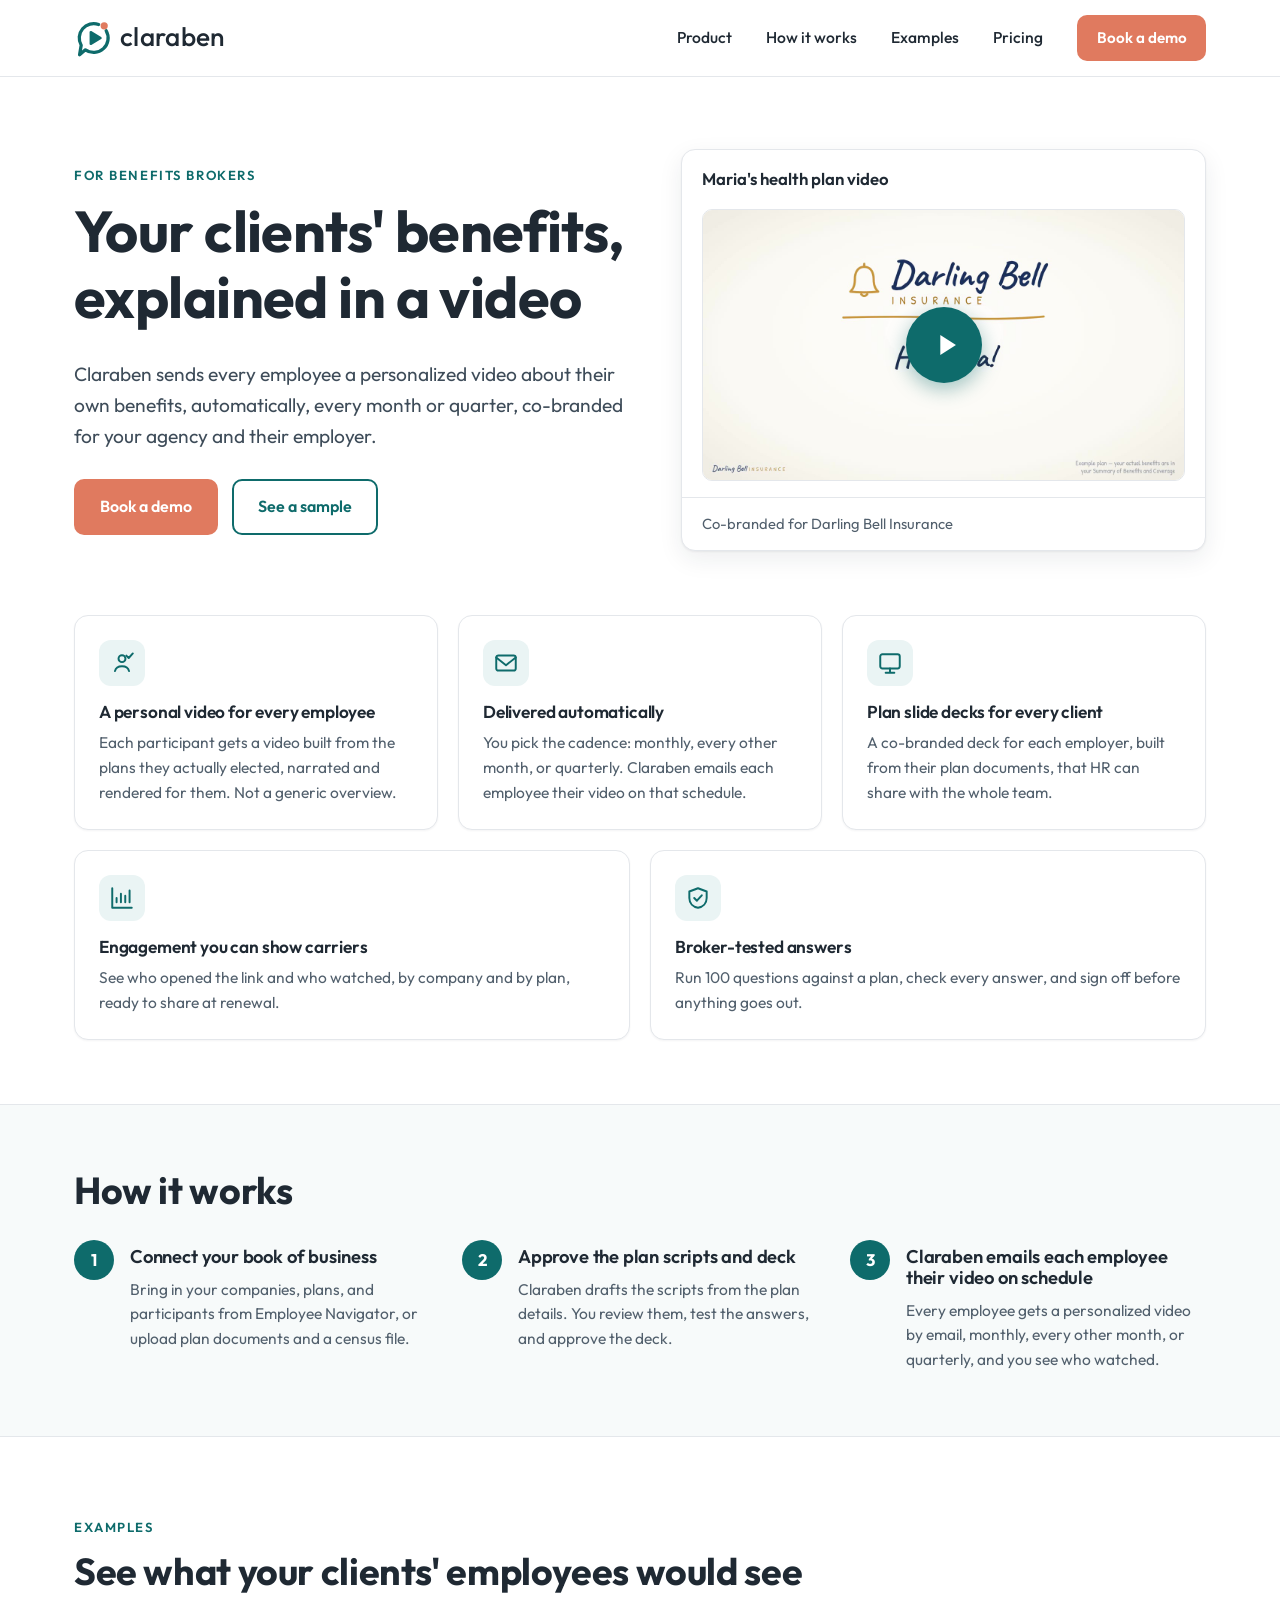
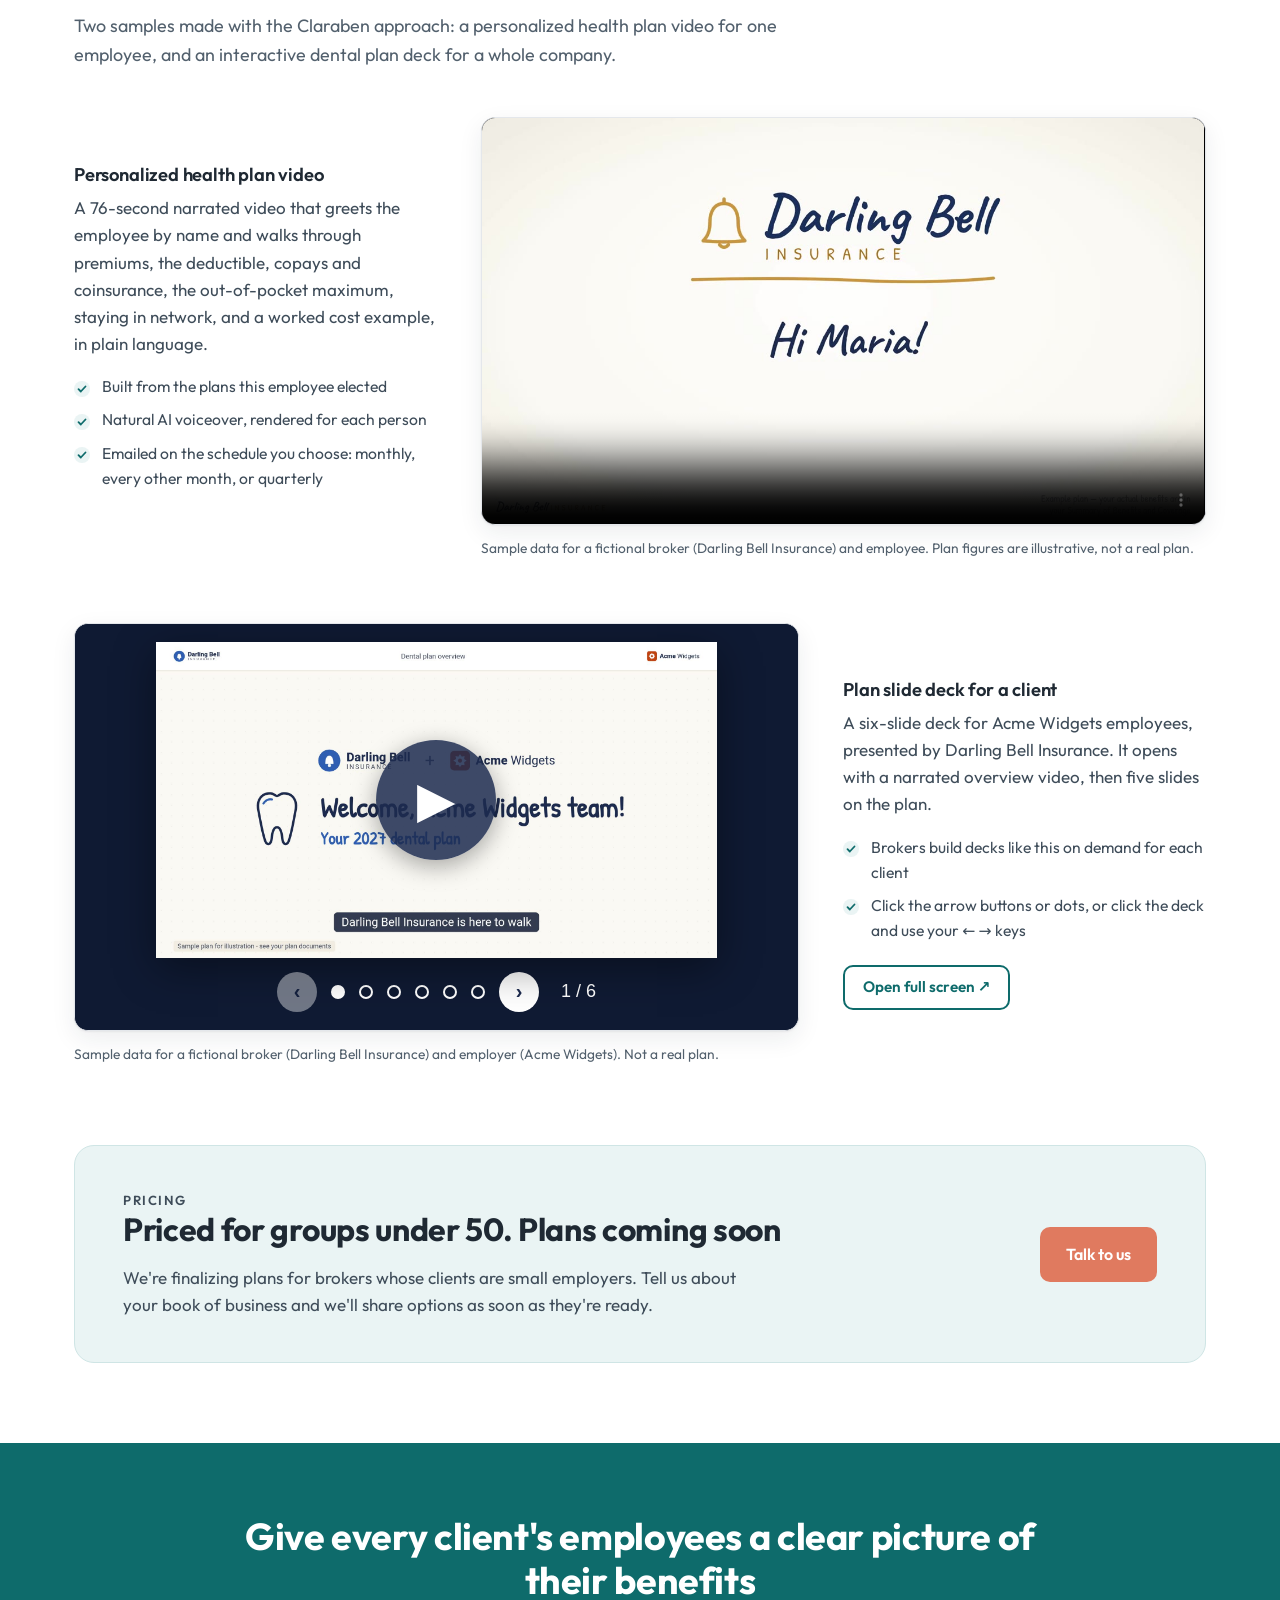
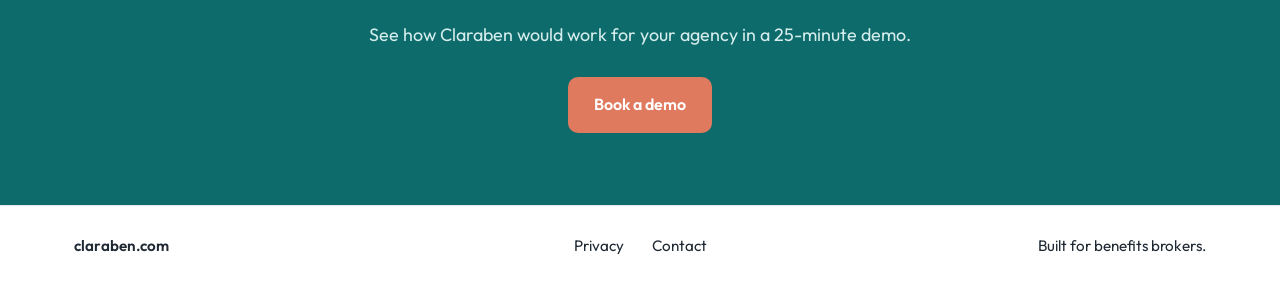
==== index.html @ af0389ea "Add Claraben marketing site" ====
<!doctype html>
<html lang="en">
<head>
<meta charset="utf-8">
<meta name="viewport" content="width=device-width, initial-scale=1">
<title>Claraben | Personalized benefits videos for every employee</title>
<meta name="description" content="Claraben sends every employee a personalized video about their own benefits, automatically, every month or quarter, co-branded for your agency and their employer.">
<meta property="og:title" content="Claraben | Your clients' benefits, explained in a video">
<meta property="og:description" content="Personalized benefits videos for every employee, emailed automatically on the schedule the broker picks.">
<meta property="og:image" content="media/darling-bell-poster.jpg">
<meta name="theme-color" content="#0E6B6B">
<link rel="icon" href="favicon.svg" type="image/svg+xml">
<link rel="icon" href="favicon-32.png" sizes="32x32" type="image/png">
<link rel="apple-touch-icon" href="apple-touch-icon.png">
<link rel="preload" href="fonts/outfit-latin.woff2" as="font" type="font/woff2" crossorigin>
<link rel="stylesheet" href="styles.css">
</head>
<body>
<a class="skip" href="#main">Skip to content</a>

<header class="site-header" id="top">
  <div class="wrap nav">
    <a href="#top" class="brand" aria-label="Claraben home">
      <svg class="logo" viewBox="0 0 250 64" role="img" aria-label="claraben"><path d="M49.05 21 A22 22 0 0 1 17.38 50.02 L8.5 57.5 L10.95 43 A22 22 0 0 1 37.52 11.33" fill="none" stroke="#0E6B6B" stroke-width="5" stroke-linecap="round" stroke-linejoin="round"/><path d="M25.5 23 L25.5 41 L40.5 32 Z" fill="#0E6B6B" stroke="#0E6B6B" stroke-width="3.5" stroke-linejoin="round"/><circle cx="46" cy="13.5" r="5.5" fill="#E07A5F"/><text x="70" y="44" font-size="40" font-weight="500" fill="#1F2933" letter-spacing="0.5">claraben</text></svg>
    </a>
    <button class="menu-btn" aria-expanded="false" aria-controls="nav-links" aria-label="Open menu"><span></span><span></span><span></span></button>
    <nav id="nav-links" class="nav-links" aria-label="Main">
      <a href="#product">Product</a>
      <a href="#how">How it works</a>
      <a href="#examples">Examples</a>
      <a href="#pricing">Pricing</a>
      <a class="btn btn-coral btn-sm" href="https://links.salesindex.ai/widget/bookings/darrellamy-25" target="_blank" rel="noopener">Book a demo</a>
    </nav>
  </div>
</header>

<main id="main">
  <section class="hero">
    <div class="wrap hero-grid">
      <div class="hero-copy">
        <p class="eyebrow">For benefits brokers</p>
        <h1>Your clients' benefits, explained in a video</h1>
        <p class="lede">Claraben sends every employee a personalized video about their own benefits, automatically, every month or quarter, co-branded for your agency and their employer.</p>
        <div class="actions">
          <a class="btn btn-coral" href="https://links.salesindex.ai/widget/bookings/darrellamy-25" target="_blank" rel="noopener">Book a demo</a>
          <a class="btn btn-outline" href="#examples">See a sample</a>
        </div>
      </div>
      <a class="hero-card" href="#examples" aria-label="Watch Maria's sample health plan video">
        <div class="hero-card-title">Maria's health plan video</div>
        <div class="hero-card-media">
          <img src="media/darling-bell-poster.jpg" alt="Opening frame of a personalized health plan video that greets the employee, Maria, from Darling Bell Insurance" width="1280" height="720">
          <span class="play" aria-hidden="true"><svg viewBox="0 0 24 24"><path d="M8 5v14l11-7z"/></svg></span>
        </div>
        <div class="hero-card-foot">Co-branded for Darling Bell Insurance</div>
      </a>
    </div>
  </section>

  <section class="features" id="product" aria-labelledby="product-h">
    <div class="wrap">
      <h2 id="product-h" class="sr-only">Product</h2>
      <div class="cards">
        <article class="card">
          <div class="icon"><svg viewBox="0 0 24 24" fill="none" stroke="currentColor" stroke-width="1.8" stroke-linecap="round" stroke-linejoin="round"><circle cx="12" cy="8" r="3.2"/><path d="M5.5 19.5c.6-2.8 3.1-4.5 6.5-4.5s5.9 1.7 6.5 4.5"/><path d="M16 5.2 18.2 7.4 22 3.2"/></svg></div>
          <h3>A personal video for every employee</h3>
          <p>Each participant gets a video built from the plans they actually elected, narrated and rendered for them. Not a generic overview.</p>
        </article>
        <article class="card">
          <div class="icon"><svg viewBox="0 0 24 24" fill="none" stroke="currentColor" stroke-width="1.8" stroke-linecap="round" stroke-linejoin="round"><rect x="3" y="5" width="18" height="14" rx="2"/><path d="m3 7 9 7 9-7"/></svg></div>
          <h3>Delivered automatically</h3>
          <p>You pick the cadence: monthly, every other month, or quarterly. Claraben emails each employee their video on that schedule.</p>
        </article>
        <article class="card">
          <div class="icon"><svg viewBox="0 0 24 24" fill="none" stroke="currentColor" stroke-width="1.8" stroke-linecap="round" stroke-linejoin="round"><rect x="3" y="4" width="18" height="13" rx="2"/><path d="M8 21h8M12 17v4"/></svg></div>
          <h3>Plan slide decks for every client</h3>
          <p>A co-branded deck for each employer, built from their plan documents, that HR can share with the whole team.</p>
        </article>
        <article class="card">
          <div class="icon"><svg viewBox="0 0 24 24" fill="none" stroke="currentColor" stroke-width="1.8" stroke-linecap="round" stroke-linejoin="round"><path d="M3 3v18h18"/><path d="M7 16v-4M11 16V8M15 16v-6M19 16V5"/></svg></div>
          <h3>Engagement you can show carriers</h3>
          <p>See who opened the link and who watched, by company and by plan, ready to share at renewal.</p>
        </article>
        <article class="card">
          <div class="icon"><svg viewBox="0 0 24 24" fill="none" stroke="currentColor" stroke-width="1.8" stroke-linecap="round" stroke-linejoin="round"><path d="M12 3 4 6v6c0 5 3.4 8.3 8 9 4.6-.7 8-4 8-9V6z"/><path d="m8.5 12 2.5 2.5 4.5-5"/></svg></div>
          <h3>Broker-tested answers</h3>
          <p>Run 100 questions against a plan, check every answer, and sign off before anything goes out.</p>
        </article>
      </div>
    </div>
  </section>

  <section class="how" id="how" aria-labelledby="how-h">
    <div class="wrap">
      <h2 id="how-h">How it works</h2>
      <ol class="steps">
        <li><span class="num">1</span><div><h3>Connect your book of business</h3><p>Bring in your companies, plans, and participants from Employee Navigator, or upload plan documents and a census file.</p></div></li>
        <li><span class="num">2</span><div><h3>Approve the plan scripts and deck</h3><p>Claraben drafts the scripts from the plan details. You review them, test the answers, and approve the deck.</p></div></li>
        <li><span class="num">3</span><div><h3>Claraben emails each employee their video on schedule</h3><p>Every employee gets a personalized video by email, monthly, every other month, or quarterly, and you see who watched.</p></div></li>
      </ol>
    </div>
  </section>

  <section class="examples" id="examples" aria-labelledby="examples-h">
    <div class="wrap">
      <p class="eyebrow">Examples</p>
      <h2 id="examples-h">See what your clients' employees would see</h2>
      <p class="section-lede">Two samples made with the Claraben approach: a personalized health plan video for one employee, and an interactive dental plan deck for a whole company.</p>

      <div class="example">
        <div class="example-text">
          <h3>Personalized health plan video</h3>
          <p>A 76-second narrated video that greets the employee by name and walks through premiums, the deductible, copays and coinsurance, the out-of-pocket maximum, staying in network, and a worked cost example, in plain language.</p>
          <ul class="ticks">
            <li>Built from the plans this employee elected</li>
            <li>Natural AI voiceover, rendered for each person</li>
            <li>Emailed on the schedule you choose: monthly, every other month, or quarterly</li>
          </ul>
        </div>
        <figure class="example-media">
          <div class="frame">
            <video id="explainer" controls preload="metadata" playsinline poster="media/darling-bell-poster.jpg" width="1920" height="1080">
              <source src="media/darling-bell-health-explainer.mp4" type="video/mp4">
              Your browser can't play this video. <a href="media/darling-bell-health-explainer.mp4">Download the MP4</a>.
            </video>
          </div>
          <figcaption>Sample data for a fictional broker (Darling Bell Insurance) and employee. Plan figures are illustrative, not a real plan.</figcaption>
        </figure>
      </div>

      <div class="example example-flip">
        <div class="example-text">
          <h3>Plan slide deck for a client</h3>
          <p>A six-slide deck for Acme Widgets employees, presented by Darling Bell Insurance. It opens with a narrated overview video, then five slides on the plan.</p>
          <ul class="ticks">
            <li>Brokers build decks like this on demand for each client</li>
            <li>Click the arrow buttons or dots, or click the deck and use your &larr; &rarr; keys</li>
          </ul>
          <a class="btn btn-outline btn-sm" href="examples/dental-deck/index.html" target="_blank" rel="noopener">Open full screen &#8599;</a>
        </div>
        <figure class="example-media">
          <div class="frame frame-deck">
            <iframe id="deck" src="examples/dental-deck/index.html" title="Interactive dental plan deck: Darling Bell Insurance for Acme Widgets" loading="lazy" allow="autoplay; fullscreen" allowfullscreen></iframe>
          </div>
          <figcaption>Sample data for a fictional broker (Darling Bell Insurance) and employer (Acme Widgets). Not a real plan.</figcaption>
        </figure>
      </div>
    </div>
  </section>

  <section class="pricing" id="pricing" aria-labelledby="pricing-h">
    <div class="wrap"><div class="pricing-box">
      <div>
        <p class="eyebrow">Pricing</p>
        <h2 id="pricing-h">Priced for groups under 50. Plans coming soon</h2>
        <p>We're finalizing plans for brokers whose clients are small employers. Tell us about your book of business and we'll share options as soon as they're ready.</p>
      </div>
      <a class="btn btn-coral" href="https://links.salesindex.ai/widget/bookings/darrellamy-25" target="_blank" rel="noopener">Talk to us</a>
    </div></div>
  </section>

  <section class="cta" aria-labelledby="cta-h">
    <div class="wrap cta-inner">
      <h2 id="cta-h">Give every client's employees a clear picture of their benefits</h2>
      <p>See how Claraben would work for your agency in a 25-minute demo.</p>
      <a class="btn btn-coral" href="https://links.salesindex.ai/widget/bookings/darrellamy-25" target="_blank" rel="noopener">Book a demo</a>
    </div>
  </section>
</main>

<footer class="site-footer">
  <div class="wrap foot">
    <a class="foot-brand" href="#top">claraben.com</a>
    <nav class="foot-links" aria-label="Footer">
      <a href="privacy.html">Privacy</a>
      <a href="https://links.salesindex.ai/widget/bookings/darrellamy-25" target="_blank" rel="noopener">Contact</a>
    </nav>
    <p class="foot-tag">Built for benefits brokers.</p>
  </div>
</footer>
<script src="main.js" defer></script>
</body>
</html>
---- styles.css ----
@font-face{font-family:"Outfit";font-style:normal;font-weight:100 900;font-display:swap;src:url(fonts/outfit-latin.woff2) format("woff2")}
:root{--teal:#0E6B6B;--teal-dk:#0A5252;--teal-50:#EAF4F4;--coral:#E07A5F;--coral-dk:#C9644A;--ink:#1F2933;--muted:#52606D;--line:#E4E7EB;--bg-soft:#F7FAFA;--radius:14px;--shadow:0 1px 2px rgba(31,41,51,.06),0 8px 24px rgba(31,41,51,.08)}
*,*::before,*::after{box-sizing:border-box}
html{scroll-behavior:smooth;scroll-padding-top:84px}
body{margin:0;font-family:"Outfit","Plus Jakarta Sans",Inter,system-ui,-apple-system,"Segoe UI",sans-serif;color:var(--ink);background:#fff;font-size:17px;line-height:1.6;-webkit-font-smoothing:antialiased}
img,video,iframe{display:block;max-width:100%}
a{color:var(--teal)}
h1,h2,h3{line-height:1.15;margin:0 0 .5em;letter-spacing:-.01em}
h1{font-size:clamp(2.3rem,4.6vw,3.6rem);font-weight:700}
h2{font-size:clamp(1.7rem,3vw,2.35rem);font-weight:700}
h3{font-size:1.15rem;font-weight:600}
p{margin:0 0 1em}
.wrap{max-width:1180px;margin:0 auto;padding:0 24px}
.sr-only{position:absolute;width:1px;height:1px;overflow:hidden;clip:rect(0 0 0 0);white-space:nowrap}
.skip{position:absolute;left:-999px;top:8px;background:var(--teal);color:#fff;padding:8px 14px;border-radius:8px;z-index:100}
.skip:focus{left:8px}
.eyebrow{color:var(--teal);font-weight:600;font-size:.82rem;letter-spacing:.12em;text-transform:uppercase;margin-bottom:.9em}

.btn{display:inline-flex;align-items:center;justify-content:center;gap:.4em;padding:.8em 1.5em;border-radius:10px;font-weight:600;font-size:1rem;text-decoration:none;border:2px solid transparent;transition:background .15s,color .15s,border-color .15s,transform .15s;cursor:pointer;white-space:nowrap}
.btn:hover{transform:translateY(-1px)}
.btn:focus-visible,a:focus-visible,button:focus-visible,iframe:focus-visible{outline:3px solid rgba(14,107,107,.45);outline-offset:3px}
.btn-coral{background:var(--coral);color:#fff}
.btn-coral:hover{background:var(--coral-dk)}
.btn-outline{border-color:var(--teal);color:var(--teal);background:#fff}
.btn-outline:hover{background:var(--teal-50)}
.btn-sm{padding:.55em 1.15em;font-size:.95rem}

.site-header{position:sticky;top:0;z-index:50;background:rgba(255,255,255,.94);backdrop-filter:saturate(1.4) blur(8px);border-bottom:1px solid var(--line)}
.nav{display:flex;align-items:center;justify-content:space-between;height:76px}
.brand{display:flex;align-items:center}
.logo{height:42px;width:auto;font-family:"Outfit",sans-serif}
.nav-links{display:flex;align-items:center;gap:34px}
.nav-links a:not(.btn){color:var(--ink);text-decoration:none;font-weight:500;font-size:.98rem}
.nav-links a:not(.btn):hover{color:var(--teal)}
.menu-btn{display:none;background:none;border:0;padding:10px;cursor:pointer}
.menu-btn span{display:block;width:24px;height:2px;background:var(--ink);margin:5px 0;border-radius:2px;transition:transform .2s,opacity .2s}

.hero{padding:72px 0 56px}
.hero-grid{display:grid;grid-template-columns:1.05fr 1fr;gap:56px;align-items:center}
.lede{font-size:1.2rem;color:#3E4C59;max-width:34em}
.actions{display:flex;gap:14px;flex-wrap:wrap;margin-top:28px}
.hero-card{display:block;background:#fff;border:1px solid var(--line);border-radius:var(--radius);box-shadow:var(--shadow);overflow:hidden;text-decoration:none;color:var(--ink);transition:transform .2s,box-shadow .2s}
.hero-card:hover{transform:translateY(-3px);box-shadow:0 2px 4px rgba(31,41,51,.06),0 16px 36px rgba(31,41,51,.12)}
.hero-card-title{padding:16px 20px;font-weight:600;font-size:1.05rem}
.hero-card-media{position:relative;margin:0 20px;border-radius:10px;overflow:hidden;border:1px solid var(--line)}
.hero-card-media img{width:100%;height:auto}
.play{position:absolute;inset:0;margin:auto;width:76px;height:76px;border-radius:50%;background:var(--teal);display:grid;place-items:center;box-shadow:0 6px 20px rgba(14,107,107,.4)}
.play svg{width:34px;height:34px;fill:#fff;margin-left:4px}
.hero-card-foot{padding:14px 20px;font-size:.92rem;color:var(--muted);border-top:1px solid var(--line);margin-top:16px}

.features{padding:8px 0 64px}
.cards{display:grid;grid-template-columns:repeat(6,1fr);gap:20px}
.cards .card:nth-child(-n+3){grid-column:span 2}
.cards .card:nth-child(n+4){grid-column:span 3}
.card{background:#fff;border:1px solid var(--line);border-radius:var(--radius);padding:24px;box-shadow:0 1px 2px rgba(31,41,51,.05)}
.card .icon{width:46px;height:46px;border-radius:12px;background:var(--teal-50);color:var(--teal);display:grid;place-items:center;margin-bottom:16px}
.card .icon svg{width:26px;height:26px}
.card h3{font-size:1.08rem}
.card p{color:var(--muted);font-size:.97rem;margin:0}

.how{background:var(--bg-soft);border-top:1px solid var(--line);border-bottom:1px solid var(--line);padding:64px 0}
.steps{list-style:none;margin:28px 0 0;padding:0;display:grid;grid-template-columns:repeat(3,1fr);gap:32px}
.steps li{display:flex;gap:16px;align-items:flex-start}
.num{flex:none;width:40px;height:40px;border-radius:50%;background:var(--teal);color:#fff;font-weight:700;display:grid;place-items:center;font-size:1.05rem}
.steps h3{margin-top:6px}
.steps p{color:var(--muted);font-size:.97rem;margin:0}

.examples{padding:80px 0}
.section-lede{color:var(--muted);font-size:1.12rem;max-width:40em;margin-bottom:48px}
.example{display:grid;grid-template-columns:.8fr 1.6fr;gap:44px;align-items:center;margin-bottom:64px}
.example:last-child{margin-bottom:0}
.example-flip{grid-template-columns:1.6fr .8fr}
.example-flip .example-text{order:2}
.example-flip .example-media{order:1}
.example-text p{color:#3E4C59}
.ticks{list-style:none;padding:0;margin:0 0 22px}
.ticks li{position:relative;padding-left:28px;margin-bottom:8px;color:#3E4C59;font-size:.98rem}
.ticks li::before{content:"";position:absolute;left:0;top:.42em;width:16px;height:16px;border-radius:50%;background:var(--teal-50) url("data:image/svg+xml,%3Csvg xmlns='http://www.w3.org/2000/svg' viewBox='0 0 16 16'%3E%3Cpath d='m4.5 8.2 2.3 2.3 4.7-5' fill='none' stroke='%230E6B6B' stroke-width='1.8' stroke-linecap='round' stroke-linejoin='round'/%3E%3C/svg%3E") center/16px no-repeat}
.example-media{margin:0}
.frame{border-radius:var(--radius);overflow:hidden;box-shadow:var(--shadow);border:1px solid var(--line);background:#0f1a33;aspect-ratio:16/9}
.frame video,.frame iframe{width:100%;height:100%;border:0}
.frame video{object-fit:contain;background:#000}
figcaption{font-size:.86rem;color:var(--muted);margin-top:12px}

.pricing{padding:0 0 80px}
.pricing-box{display:flex;align-items:center;justify-content:space-between;gap:32px;background:var(--teal-50);border:1px solid #CFE5E5;border-radius:20px;padding:44px 48px}
.pricing-box p{color:#3E4C59;max-width:38em;margin:0}
.pricing-box h2{font-size:clamp(1.5rem,2.6vw,2rem)}

.cta{background:var(--teal);color:#fff;padding:72px 0;text-align:center}
.cta h2{max-width:22em;margin-left:auto;margin-right:auto}
.cta p{color:#D5ECEC;font-size:1.12rem;margin-bottom:28px}

.site-footer{border-top:1px solid var(--line);padding:28px 0}
.foot{display:grid;grid-template-columns:1fr auto 1fr;align-items:center;gap:20px;font-size:.95rem}
.foot-brand{color:var(--ink);font-weight:600;text-decoration:none}
.foot-links{display:flex;gap:28px}
.foot-links a{color:var(--ink);text-decoration:none}
.foot-links a:hover{color:var(--teal)}
.foot-tag{margin:0;text-align:right;color:var(--ink)}

@media (max-width:1040px){
  .cards{grid-template-columns:1fr 1fr}
  .cards .card{grid-column:auto !important}
  .example,.example-flip{grid-template-columns:1fr;gap:24px}
  .example-flip .example-text{order:1}.example-flip .example-media{order:2}
}
@media (max-width:860px){
  .menu-btn{display:block}
  .nav-links{position:absolute;top:76px;left:0;right:0;flex-direction:column;align-items:stretch;gap:0;background:#fff;border-bottom:1px solid var(--line);padding:8px 24px 20px;display:none;box-shadow:0 12px 24px rgba(31,41,51,.08)}
  .nav-links.open{display:flex}
  .nav-links a:not(.btn){padding:12px 0;border-bottom:1px solid var(--line)}
  .nav-links .btn{margin-top:16px}
  .menu-btn[aria-expanded="true"] span:nth-child(1){transform:translateY(7px) rotate(45deg)}
  .menu-btn[aria-expanded="true"] span:nth-child(2){opacity:0}
  .menu-btn[aria-expanded="true"] span:nth-child(3){transform:translateY(-7px) rotate(-45deg)}
  .hero{padding:44px 0 40px}
  .hero-grid{grid-template-columns:1fr;gap:36px}
  .steps{grid-template-columns:1fr;gap:24px}
  .pricing-box{flex-direction:column;align-items:flex-start;padding:32px 28px}
  .foot{grid-template-columns:1fr;text-align:center;justify-items:center}
  .foot-tag{text-align:center}
}
@media (max-width:560px){
  body{font-size:16px}
  .wrap{padding:0 20px}
  .cards{grid-template-columns:1fr}
  .cards .card{grid-column:auto !important}
  .logo{height:36px}
  .actions .btn{flex:1 1 auto}
  .examples{padding:56px 0}
  .example{margin-bottom:48px}
}
@media (prefers-reduced-motion:reduce){html{scroll-behavior:auto}.btn,.hero-card{transition:none}}
@media (max-width:560px){.frame-deck{aspect-ratio:auto;height:calc((100vw - 42px) * .96 * 9 / 16 + 92px)}}
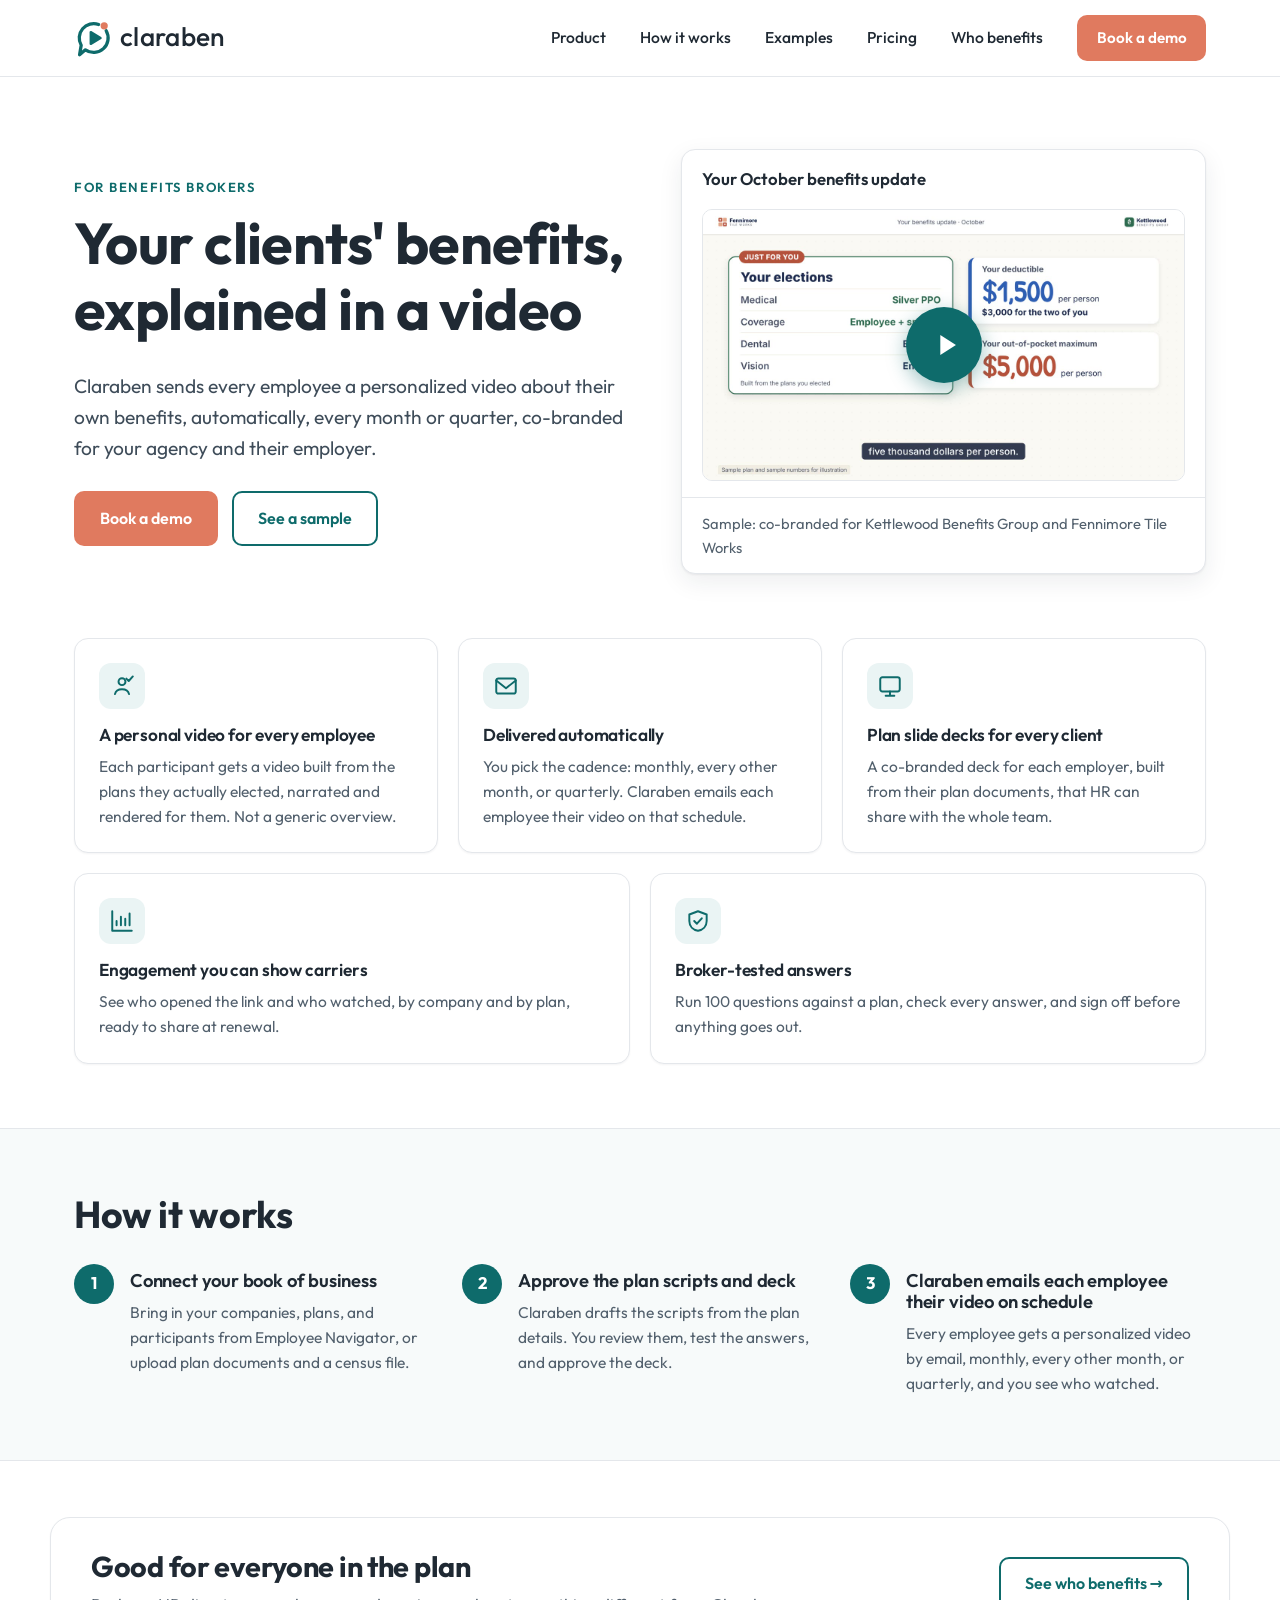
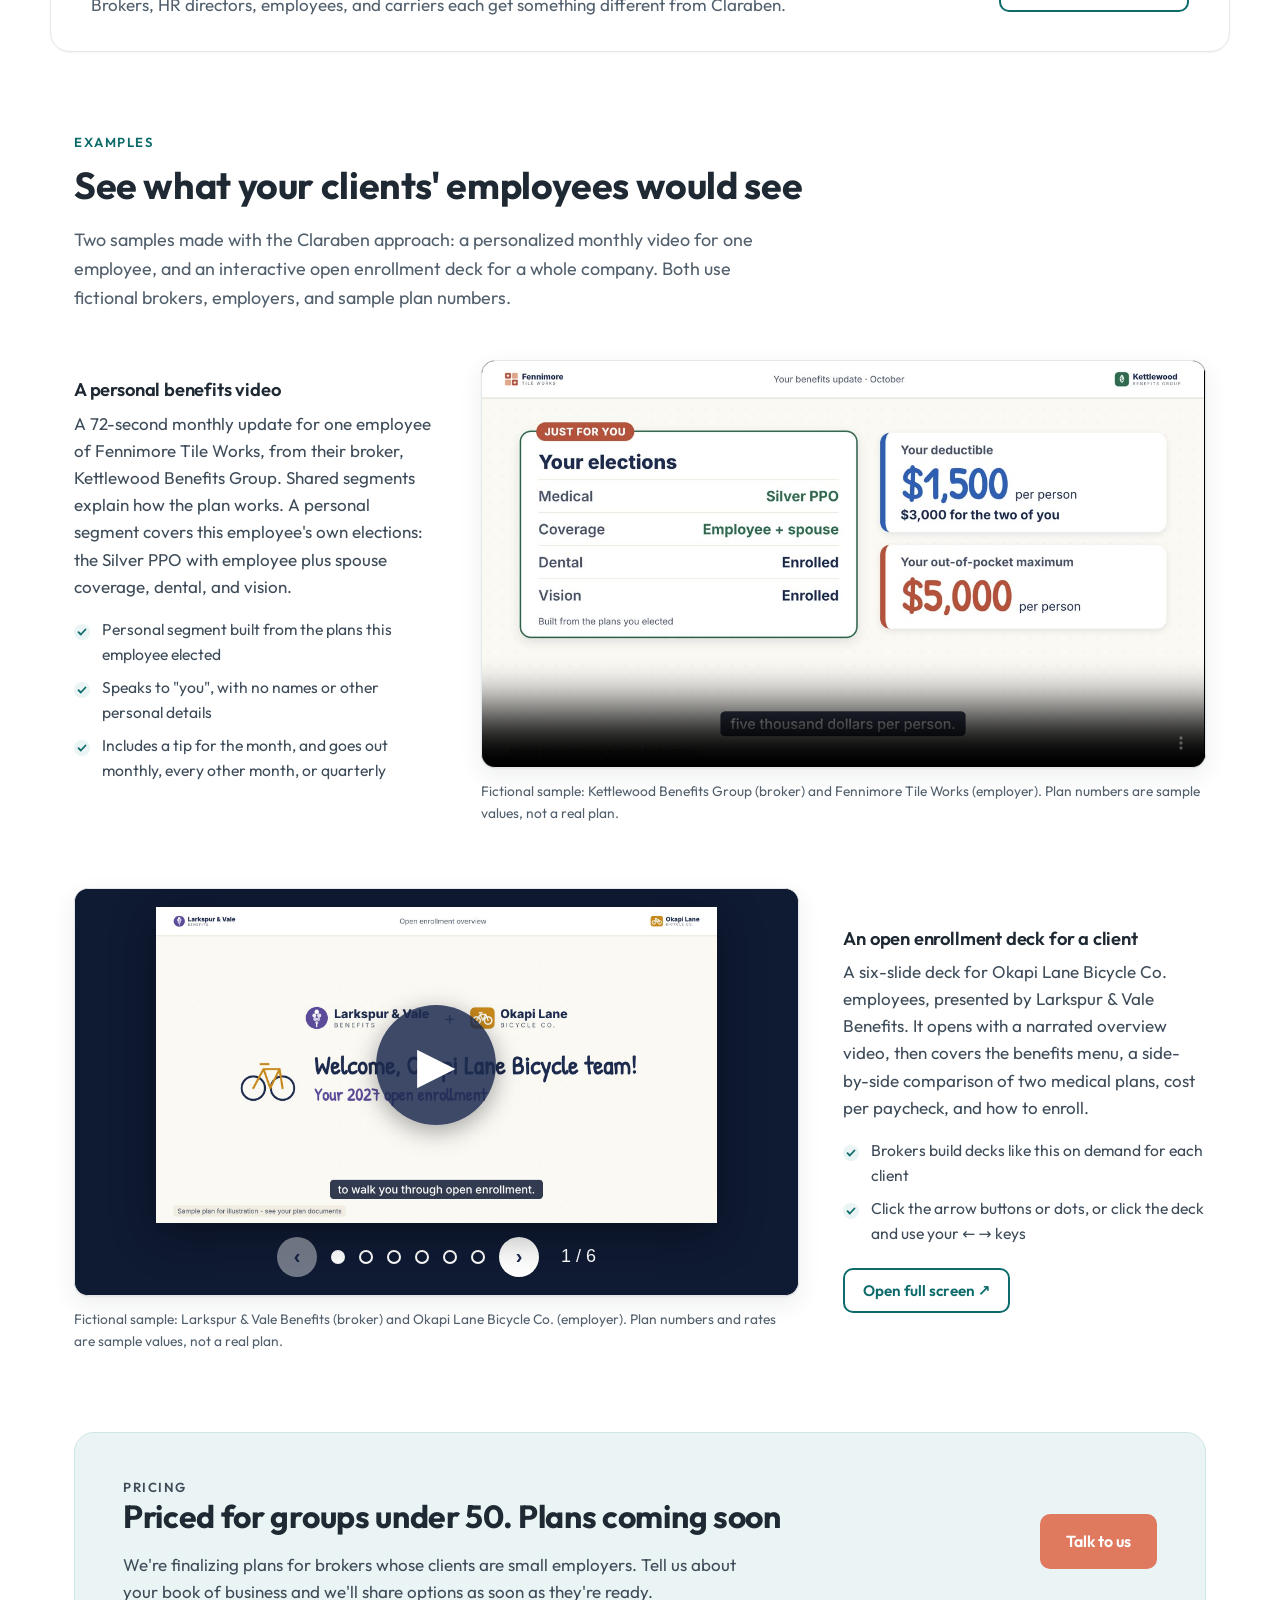
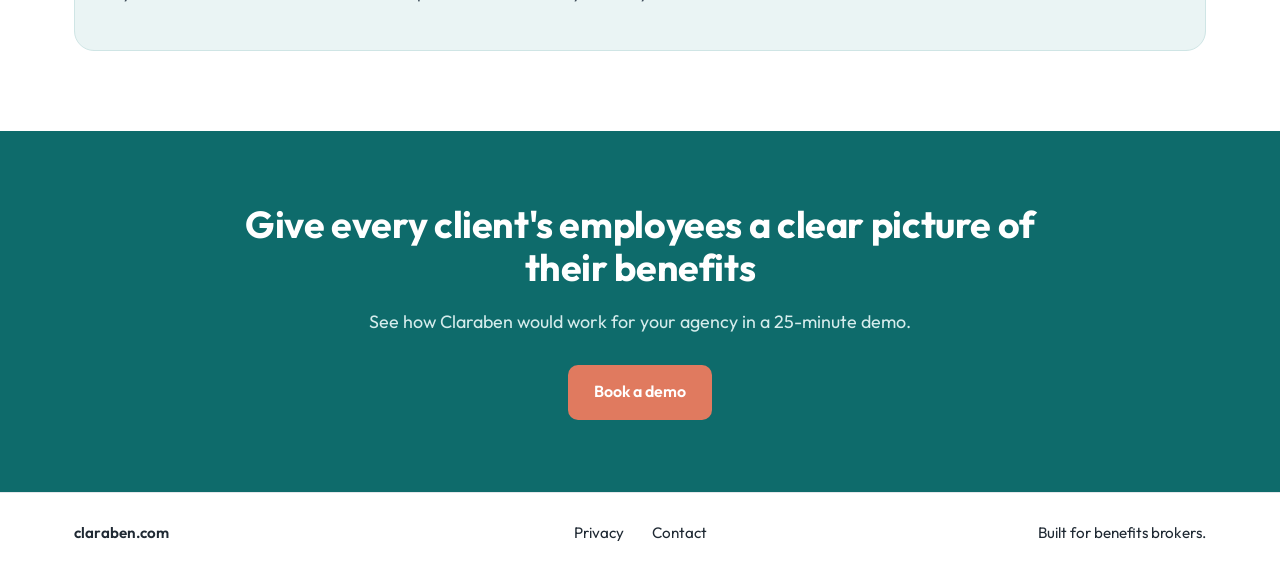
==== commit ccc86b68: "Replace Darling Bell samples with new fictional examples; add Who benefits page" ====
--- a/index.html
+++ b/index.html
@@ -7,7 +7,7 @@
 <meta name="description" content="Claraben sends every employee a personalized video about their own benefits, automatically, every month or quarter, co-branded for your agency and their employer.">
 <meta property="og:title" content="Claraben | Your clients' benefits, explained in a video">
 <meta property="og:description" content="Personalized benefits videos for every employee, emailed automatically on the schedule the broker picks.">
-<meta property="og:image" content="media/darling-bell-poster.jpg">
+<meta property="og:image" content="media/participant-poster.jpg">
 <meta name="theme-color" content="#0E6B6B">
 <link rel="icon" href="favicon.svg" type="image/svg+xml">
 <link rel="icon" href="favicon-32.png" sizes="32x32" type="image/png">
@@ -29,6 +29,7 @@
       <a href="#how">How it works</a>
       <a href="#examples">Examples</a>
       <a href="#pricing">Pricing</a>
+      <a href="benefits.html">Who benefits</a>
       <a class="btn btn-coral btn-sm" href="https://links.salesindex.ai/widget/bookings/darrellamy-25" target="_blank" rel="noopener">Book a demo</a>
     </nav>
   </div>
@@ -46,13 +47,13 @@
           <a class="btn btn-outline" href="#examples">See a sample</a>
         </div>
       </div>
-      <a class="hero-card" href="#examples" aria-label="Watch Maria's sample health plan video">
-        <div class="hero-card-title">Maria's health plan video</div>
+      <a class="hero-card" href="#examples" aria-label="Watch the sample personalized benefits video">
+        <div class="hero-card-title">Your October benefits update</div>
         <div class="hero-card-media">
-          <img src="media/darling-bell-poster.jpg" alt="Opening frame of a personalized health plan video that greets the employee, Maria, from Darling Bell Insurance" width="1280" height="720">
+          <img src="media/participant-poster.jpg" alt="Frame from a sample personalized benefits video showing the employee's own elections: Silver PPO, employee plus spouse, with dental and vision, plus their deductible and out-of-pocket maximum" width="1280" height="720">
           <span class="play" aria-hidden="true"><svg viewBox="0 0 24 24"><path d="M8 5v14l11-7z"/></svg></span>
         </div>
-        <div class="hero-card-foot">Co-branded for Darling Bell Insurance</div>
+        <div class="hero-card-foot">Sample: co-branded for Kettlewood Benefits Group and Fennimore Tile Works</div>
       </a>
     </div>
   </section>
@@ -101,48 +102,58 @@
     </div>
   </section>
 
+  <section class="who-teaser" aria-labelledby="who-h">
+    <div class="wrap who-teaser-inner">
+      <div>
+        <h2 id="who-h">Good for everyone in the plan</h2>
+        <p>Brokers, HR directors, employees, and carriers each get something different from Claraben.</p>
+      </div>
+      <a class="btn btn-outline" href="benefits.html">See who benefits &rarr;</a>
+    </div>
+  </section>
+
   <section class="examples" id="examples" aria-labelledby="examples-h">
     <div class="wrap">
       <p class="eyebrow">Examples</p>
       <h2 id="examples-h">See what your clients' employees would see</h2>
-      <p class="section-lede">Two samples made with the Claraben approach: a personalized health plan video for one employee, and an interactive dental plan deck for a whole company.</p>
+      <p class="section-lede">Two samples made with the Claraben approach: a personalized monthly video for one employee, and an interactive open enrollment deck for a whole company. Both use fictional brokers, employers, and sample plan numbers.</p>
 
       <div class="example">
         <div class="example-text">
-          <h3>Personalized health plan video</h3>
-          <p>A 76-second narrated video that greets the employee by name and walks through premiums, the deductible, copays and coinsurance, the out-of-pocket maximum, staying in network, and a worked cost example, in plain language.</p>
+          <h3>A personal benefits video</h3>
+          <p>A 72-second monthly update for one employee of Fennimore Tile Works, from their broker, Kettlewood Benefits Group. Shared segments explain how the plan works. A personal segment covers this employee's own elections: the Silver PPO with employee plus spouse coverage, dental, and vision.</p>
           <ul class="ticks">
-            <li>Built from the plans this employee elected</li>
-            <li>Natural AI voiceover, rendered for each person</li>
-            <li>Emailed on the schedule you choose: monthly, every other month, or quarterly</li>
+            <li>Personal segment built from the plans this employee elected</li>
+            <li>Speaks to "you", with no names or other personal details</li>
+            <li>Includes a tip for the month, and goes out monthly, every other month, or quarterly</li>
           </ul>
         </div>
         <figure class="example-media">
           <div class="frame">
-            <video id="explainer" controls preload="metadata" playsinline poster="media/darling-bell-poster.jpg" width="1920" height="1080">
-              <source src="media/darling-bell-health-explainer.mp4" type="video/mp4">
-              Your browser can't play this video. <a href="media/darling-bell-health-explainer.mp4">Download the MP4</a>.
+            <video id="explainer" controls preload="metadata" playsinline poster="media/participant-poster.jpg" width="1920" height="1080">
+              <source src="media/participant-video.mp4" type="video/mp4">
+              Your browser can't play this video. <a href="media/participant-video.mp4">Download the MP4</a>.
             </video>
           </div>
-          <figcaption>Sample data for a fictional broker (Darling Bell Insurance) and employee. Plan figures are illustrative, not a real plan.</figcaption>
+          <figcaption>Fictional sample: Kettlewood Benefits Group (broker) and Fennimore Tile Works (employer). Plan numbers are sample values, not a real plan.</figcaption>
         </figure>
       </div>
 
       <div class="example example-flip">
         <div class="example-text">
-          <h3>Plan slide deck for a client</h3>
-          <p>A six-slide deck for Acme Widgets employees, presented by Darling Bell Insurance. It opens with a narrated overview video, then five slides on the plan.</p>
+          <h3>An open enrollment deck for a client</h3>
+          <p>A six-slide deck for Okapi Lane Bicycle Co. employees, presented by Larkspur &amp; Vale Benefits. It opens with a narrated overview video, then covers the benefits menu, a side-by-side comparison of two medical plans, cost per paycheck, and how to enroll.</p>
           <ul class="ticks">
             <li>Brokers build decks like this on demand for each client</li>
             <li>Click the arrow buttons or dots, or click the deck and use your &larr; &rarr; keys</li>
           </ul>
-          <a class="btn btn-outline btn-sm" href="examples/dental-deck/index.html" target="_blank" rel="noopener">Open full screen &#8599;</a>
+          <a class="btn btn-outline btn-sm" href="examples/open-enrollment-deck/index.html" target="_blank" rel="noopener">Open full screen &#8599;</a>
         </div>
         <figure class="example-media">
           <div class="frame frame-deck">
-            <iframe id="deck" src="examples/dental-deck/index.html" title="Interactive dental plan deck: Darling Bell Insurance for Acme Widgets" loading="lazy" allow="autoplay; fullscreen" allowfullscreen></iframe>
+            <iframe id="deck" src="examples/open-enrollment-deck/index.html" title="Interactive open enrollment deck: Larkspur &amp; Vale Benefits for Okapi Lane Bicycle Co." loading="lazy" allow="autoplay; fullscreen" allowfullscreen></iframe>
           </div>
-          <figcaption>Sample data for a fictional broker (Darling Bell Insurance) and employer (Acme Widgets). Not a real plan.</figcaption>
+          <figcaption>Fictional sample: Larkspur &amp; Vale Benefits (broker) and Okapi Lane Bicycle Co. (employer). Plan numbers and rates are sample values, not a real plan.</figcaption>
         </figure>
       </div>
     </div>
--- a/styles.css
+++ b/styles.css
@@ -133,3 +133,28 @@
 }
 @media (prefers-reduced-motion:reduce){html{scroll-behavior:auto}.btn,.hero-card{transition:none}}
 @media (max-width:560px){.frame-deck{aspect-ratio:auto;height:calc((100vw - 42px) * .96 * 9 / 16 + 92px)}}
+.who-teaser{padding:56px 0 0}
+.who-teaser-inner{display:flex;align-items:center;justify-content:space-between;gap:28px;border:1px solid var(--line);border-radius:20px;padding:32px 40px;background:#fff;box-shadow:0 1px 2px rgba(31,41,51,.05)}
+.who-teaser h2{font-size:clamp(1.4rem,2.4vw,1.8rem);margin-bottom:.3em}
+.who-teaser p{color:var(--muted);margin:0}
+@media (max-width:860px){.who-teaser-inner{flex-direction:column;align-items:flex-start;padding:28px}}
+.nav-links a[aria-current="page"]{color:var(--teal)}
+.page-hero{padding:64px 0 36px}
+.page-hero h1{font-size:clamp(2.1rem,4vw,3.1rem);max-width:18em}
+.chips{display:flex;flex-wrap:wrap;gap:10px;margin-top:26px}
+.chip{display:inline-block;padding:.45em 1.05em;border-radius:999px;border:1px solid #CFE5E5;background:var(--teal-50);color:var(--teal);font-weight:600;text-decoration:none;font-size:.95rem}
+.chip:hover{background:#dcefef}
+.who-grid{display:grid;grid-template-columns:1fr 1fr;gap:24px;padding-bottom:80px}
+.who-card{background:#fff;border:1px solid var(--line);border-radius:20px;padding:32px 34px;box-shadow:0 1px 2px rgba(31,41,51,.05);scroll-margin-top:96px}
+.who-head{display:flex;gap:18px;align-items:flex-start;margin-bottom:18px}
+.who-icon{flex:none;width:56px;height:56px;border-radius:14px;background:var(--teal-50);color:var(--teal);display:grid;place-items:center}
+.who-icon svg{width:30px;height:30px}
+.who-head .eyebrow{margin-bottom:.35em}
+.who-head h2{font-size:1.45rem;margin:0}
+.who-list{list-style:none;margin:0;padding:0}
+.who-list li{position:relative;padding-left:30px;margin-bottom:12px;color:#3E4C59;font-size:.99rem}
+.who-list li strong{color:var(--ink)}
+.who-list li::before{content:"";position:absolute;left:0;top:.38em;width:18px;height:18px;border-radius:50%;background:var(--teal-50) url("data:image/svg+xml,%3Csvg xmlns='http://www.w3.org/2000/svg' viewBox='0 0 16 16'%3E%3Cpath d='m4.5 8.2 2.3 2.3 4.7-5' fill='none' stroke='%230E6B6B' stroke-width='1.8' stroke-linecap='round' stroke-linejoin='round'/%3E%3C/svg%3E") center/18px no-repeat}
+@media (max-width:900px){.who-grid{grid-template-columns:1fr}}
+@media (max-width:560px){.who-card{padding:26px 22px}.page-hero{padding:40px 0 24px}}
+@media (max-width:1100px) and (min-width:861px){.nav-links{gap:22px}}
